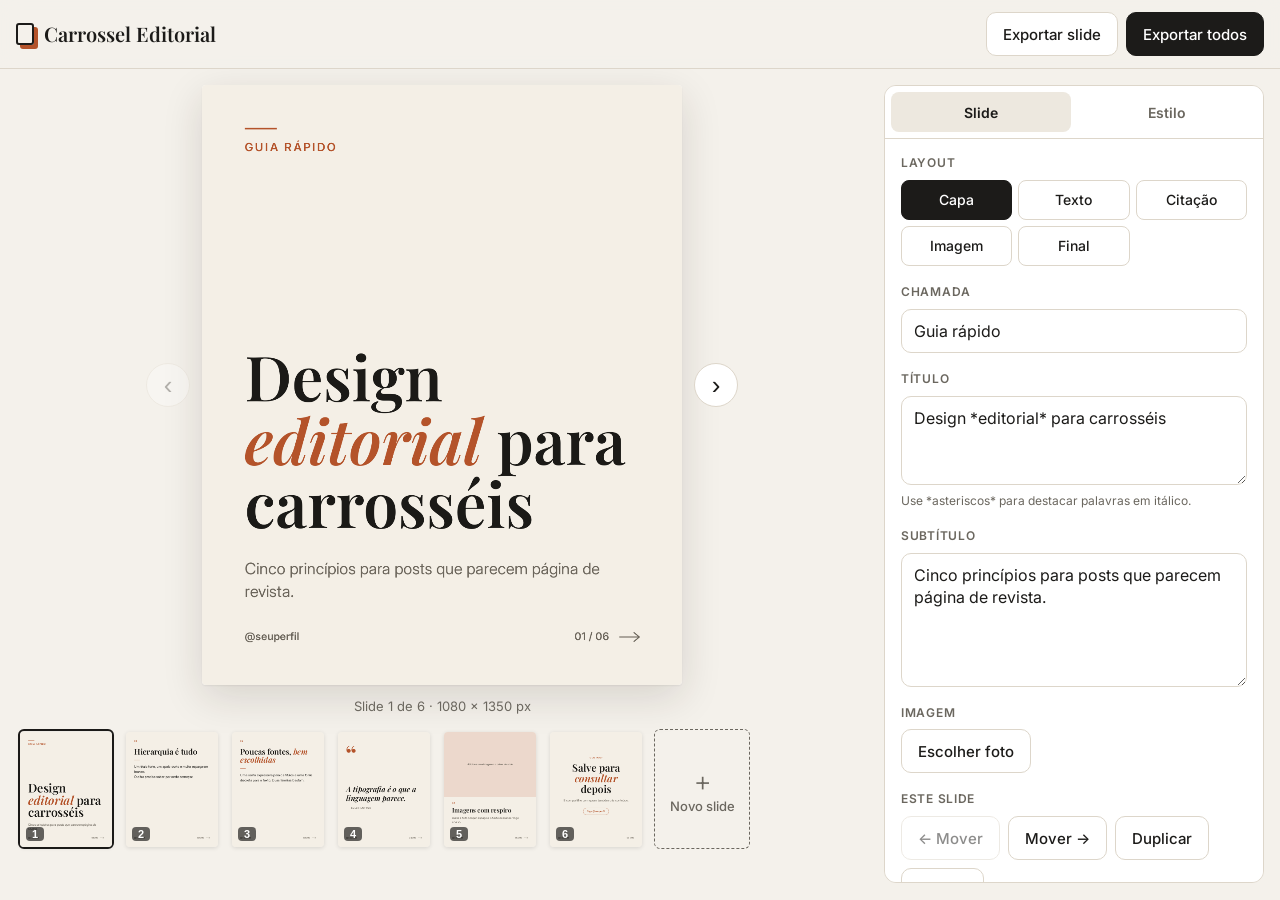
==== index.html @ 7d474707 "Primeira versão do gerador de carrosséis Editor em HTML, CSS e JavaScript puros com pré-visualização" ====
<!doctype html>
<html lang="pt-BR">
<head>
  <meta charset="utf-8">
  <meta name="viewport" content="width=device-width, initial-scale=1, viewport-fit=cover">
  <title>Carrossel Editorial</title>
  <meta name="apple-mobile-web-app-capable" content="yes">
  <meta name="apple-mobile-web-app-title" content="Carrossel">
  <meta name="theme-color" content="#F4F1EB">

  <!-- Fontes (Google Fonts). Ao adicionar uma fonte em js/data.js, inclua-a aqui também. -->
  <link rel="preconnect" href="https://fonts.googleapis.com">
  <link rel="preconnect" href="https://fonts.gstatic.com" crossorigin>
  <link rel="stylesheet" href="https://fonts.googleapis.com/css2?family=Playfair+Display:ital,wght@0,400..900;1,400..900&family=Fraunces:ital,wght@0,100..900;1,100..900&family=Cormorant+Garamond:ital,wght@0,300..700;1,300..700&family=DM+Serif+Display:ital@0;1&family=Instrument+Serif:ital@0;1&family=Inter:ital,wght@0,100..900;1,100..900&family=DM+Sans:ital,wght@0,100..1000;1,100..1000&family=Source+Serif+4:ital,wght@0,200..900;1,200..900&family=Lora:ital,wght@0,400..700;1,400..700&family=Space+Grotesk:wght@300..700&display=swap">

  <link rel="stylesheet" href="css/style.css">
</head>
<body>
  <header class="topbar">
    <div class="brand">
      <span class="brand-mark" aria-hidden="true"></span>
      <span>Carrossel Editorial</span>
    </div>
    <div class="topbar-actions">
      <span class="status" id="status" aria-live="polite"></span>
      <button class="btn" id="export-one">Exportar slide</button>
      <button class="btn btn-primary" id="export-all">Exportar todos</button>
    </div>
  </header>

  <main class="workspace">
    <!-- Pré-visualização -->
    <section class="stage" aria-label="Pré-visualização">
      <div class="preview">
        <button class="nav-btn" id="prev" aria-label="Slide anterior">‹</button>
        <canvas id="preview-canvas" width="1080" height="1350" aria-label="Slide atual"></canvas>
        <button class="nav-btn" id="next" aria-label="Próximo slide">›</button>
      </div>
      <p class="preview-meta" id="preview-meta"></p>
      <div class="strip" id="strip"></div>
    </section>

    <!-- Painel de edição -->
    <aside class="panel">
      <div class="tabs" role="tablist">
        <button class="tab is-active" role="tab" data-tab="slide" aria-selected="true">Slide</button>
        <button class="tab" role="tab" data-tab="estilo" aria-selected="false">Estilo</button>
      </div>

      <!-- Aba: Slide -->
      <div class="tab-panel" id="tab-slide">
        <div class="field">
          <span class="label">Layout</span>
          <div class="segmented" id="layout-picker"></div>
        </div>

        <label class="field">
          <span class="label" id="label-kicker">Chamada</span>
          <input type="text" data-field="kicker" autocomplete="off">
        </label>

        <label class="field">
          <span class="label" id="label-title">Título</span>
          <textarea data-field="title" rows="3"></textarea>
          <span class="hint">Use *asteriscos* para destacar palavras em itálico.</span>
        </label>

        <label class="field">
          <span class="label" id="label-body">Texto</span>
          <textarea data-field="body" rows="5"></textarea>
        </label>

        <div class="field" id="image-controls">
          <span class="label">Imagem</span>
          <div class="row">
            <label class="btn btn-file">
              <input type="file" id="image-input" accept="image/*">
              <span id="image-btn-label">Escolher foto</span>
            </label>
            <button class="btn btn-ghost" id="image-remove">Remover</button>
          </div>
          <label class="range" id="range-pos">
            <span>Enquadramento</span>
            <input type="range" min="0" max="100" data-field="imagePos" data-number>
          </label>
          <label class="range" id="range-overlay">
            <span>Escurecer foto</span>
            <input type="range" min="0" max="95" data-field="overlay" data-number>
          </label>
        </div>

        <div class="field">
          <span class="label">Este slide</span>
          <div class="row wrap">
            <button class="btn" id="move-left">← Mover</button>
            <button class="btn" id="move-right">Mover →</button>
            <button class="btn" id="duplicate">Duplicar</button>
            <button class="btn btn-danger" id="delete">Excluir</button>
          </div>
        </div>
      </div>

      <!-- Aba: Estilo -->
      <div class="tab-panel" id="tab-estilo" hidden>
        <div class="field">
          <span class="label">Paleta</span>
          <div class="palettes" id="palettes"></div>
        </div>

        <div class="field">
          <span class="label">Cores</span>
          <div class="colors">
            <label class="color"><input type="color" data-color="bg"><span>Fundo</span></label>
            <label class="color"><input type="color" data-color="text"><span>Texto</span></label>
            <label class="color"><input type="color" data-color="muted"><span>Apoio</span></label>
            <label class="color"><input type="color" data-color="accent"><span>Destaque</span></label>
          </div>
        </div>

        <label class="field">
          <span class="label">Fonte dos títulos</span>
          <select id="title-font"></select>
        </label>

        <label class="field">
          <span class="label">Fonte do texto</span>
          <select id="body-font"></select>
        </label>

        <label class="field">
          <span class="label">Seu @ no rodapé</span>
          <input type="text" id="handle" autocomplete="off" autocapitalize="off" spellcheck="false">
        </label>

        <label class="check">
          <input type="checkbox" id="show-numbers">
          <span>Mostrar numeração (01 / 06)</span>
        </label>

        <div class="field">
          <span class="label">Projeto</span>
          <button class="btn btn-ghost" id="reset">Recomeçar com o exemplo</button>
        </div>
      </div>
    </aside>
  </main>

  <!-- Janela de exportação -->
  <dialog class="export-dialog" id="export-dialog">
    <div class="dialog-head">
      <h2>Imagens prontas</h2>
      <button class="btn btn-ghost" id="dialog-close">Fechar</button>
    </div>
    <p class="dialog-note" id="dialog-note"></p>
    <div class="dialog-actions">
      <button class="btn btn-primary" id="share-files">Salvar no iPad / Compartilhar</button>
      <button class="btn" id="download-all">Baixar arquivos</button>
    </div>
    <div class="export-grid" id="export-grid"></div>
  </dialog>

  <script type="module" src="js/app.js"></script>
</body>
</html>
---- css/style.css ----
/* ============================================================
   style.css — aparência da interface do editor.
   (A aparência dos slides fica em js/render.js.)
   ============================================================ */

:root {
  --bg: #F4F1EB;
  --surface: #FFFFFF;
  --surface-2: #EDE8DF;
  --ink: #1C1B19;
  --ink-2: #6B675F;
  --line: #DDD6CA;
  --accent: #B4532A;
  --danger: #A33232;
  --radius: 12px;
  --ui-font: "Inter", system-ui, -apple-system, sans-serif;
}

* { box-sizing: border-box; }

html, body { margin: 0; }

body {
  background: var(--bg);
  color: var(--ink);
  font-family: var(--ui-font);
  font-size: 15px;
  line-height: 1.4;
  -webkit-font-smoothing: antialiased;
  -webkit-tap-highlight-color: transparent;
}

[hidden] { display: none !important; }

/* ---------- Barra superior ---------- */

.topbar {
  position: sticky;
  top: 0;
  z-index: 10;
  display: flex;
  align-items: center;
  justify-content: space-between;
  gap: 12px;
  padding: 12px max(16px, env(safe-area-inset-right)) 12px max(16px, env(safe-area-inset-left));
  background: rgba(244, 241, 235, 0.92);
  backdrop-filter: blur(10px);
  -webkit-backdrop-filter: blur(10px);
  border-bottom: 1px solid var(--line);
}

.brand {
  display: flex;
  align-items: center;
  gap: 10px;
  font-family: "Playfair Display", Georgia, serif;
  font-size: 20px;
  font-weight: 600;
  white-space: nowrap;
}

.brand-mark {
  width: 18px;
  height: 22px;
  border: 2px solid var(--ink);
  border-radius: 3px;
  box-shadow: 4px 4px 0 var(--accent);
}

.topbar-actions { display: flex; align-items: center; gap: 8px; }

.status { color: var(--ink-2); font-size: 13px; margin-right: 4px; }

/* ---------- Botões ---------- */

.btn {
  display: inline-flex;
  align-items: center;
  justify-content: center;
  min-height: 44px;
  padding: 0 16px;
  border: 1px solid var(--line);
  border-radius: 10px;
  background: var(--surface);
  color: var(--ink);
  font: 500 15px var(--ui-font);
  cursor: pointer;
  white-space: nowrap;
  transition: background 0.15s, border-color 0.15s;
}
.btn:hover { border-color: var(--ink-2); }
.btn:active { transform: translateY(1px); }
.btn:disabled { opacity: 0.5; cursor: default; }
.btn-primary { background: var(--ink); border-color: var(--ink); color: #fff; }
.btn-primary:hover { background: #000; }
.btn-ghost { background: transparent; }
.btn-danger { color: var(--danger); }

.btn-file { position: relative; overflow: hidden; }
.btn-file input { position: absolute; inset: 0; opacity: 0; cursor: pointer; }

/* ---------- Área de trabalho ---------- */

.workspace {
  display: grid;
  grid-template-columns: 1fr;
  gap: 16px;
  padding: 16px;
  max-width: 1500px;
  margin: 0 auto;
}

@media (min-width: 1000px) {
  .workspace {
    grid-template-columns: minmax(0, 1fr) 380px;
    align-items: start;
  }
  .panel {
    position: sticky;
    top: 86px;
    max-height: calc(100vh - 102px);
    overflow-y: auto;
  }
}

/* ---------- Pré-visualização ---------- */

.stage { min-width: 0; }

.preview {
  display: flex;
  align-items: center;
  justify-content: center;
  gap: 12px;
}

#preview-canvas {
  display: block;
  width: min(100%, 560px, calc((100vh - 300px) * 0.8));
  min-width: 240px;
  height: auto;
  border-radius: 4px;
  background: var(--surface);
  box-shadow: 0 1px 2px rgba(0, 0, 0, 0.06), 0 12px 40px rgba(40, 30, 20, 0.14);
}

.nav-btn {
  flex: none;
  width: 44px;
  height: 44px;
  border: 1px solid var(--line);
  border-radius: 50%;
  background: var(--surface);
  color: var(--ink);
  font-size: 26px;
  line-height: 1;
  cursor: pointer;
}
.nav-btn:disabled { opacity: 0.3; cursor: default; }

.preview-meta {
  margin: 12px 0 4px;
  text-align: center;
  color: var(--ink-2);
  font-size: 13px;
}

.strip {
  display: flex;
  gap: 10px;
  overflow-x: auto;
  padding: 10px 2px 14px;
  scroll-snap-type: x proximity;
  -webkit-overflow-scrolling: touch;
}

.thumb {
  flex: none;
  position: relative;
  width: 96px;
  padding: 0;
  border: 2px solid transparent;
  border-radius: 6px;
  background: none;
  cursor: pointer;
  scroll-snap-align: start;
}
.thumb canvas {
  display: block;
  width: 100%;
  height: auto;
  border-radius: 4px;
  box-shadow: 0 1px 4px rgba(0, 0, 0, 0.12);
}
.thumb.is-active { border-color: var(--ink); }
.thumb-num {
  position: absolute;
  left: 6px;
  bottom: 6px;
  padding: 1px 6px;
  border-radius: 4px;
  background: rgba(0, 0, 0, 0.6);
  color: #fff;
  font-size: 11px;
  font-weight: 600;
}

.thumb-add {
  flex: none;
  width: 96px;
  aspect-ratio: 4 / 5;
  border: 1.5px dashed var(--ink-2);
  border-radius: 6px;
  background: transparent;
  color: var(--ink-2);
  font: 500 13px var(--ui-font);
  cursor: pointer;
}
.thumb-add strong { display: block; font-size: 28px; font-weight: 300; }

/* ---------- Painel ---------- */

.panel {
  background: var(--surface);
  border: 1px solid var(--line);
  border-radius: var(--radius);
}

.tabs {
  display: grid;
  grid-template-columns: 1fr 1fr;
  padding: 6px;
  gap: 6px;
  border-bottom: 1px solid var(--line);
  position: sticky;
  top: 0;
  background: var(--surface);
  z-index: 1;
  border-radius: var(--radius) var(--radius) 0 0;
}
.tab {
  min-height: 40px;
  border: 0;
  border-radius: 8px;
  background: transparent;
  color: var(--ink-2);
  font: 600 14px var(--ui-font);
  cursor: pointer;
}
.tab.is-active { background: var(--surface-2); color: var(--ink); }

.tab-panel { padding: 16px; display: grid; gap: 18px; }

.field { display: grid; gap: 8px; }

.label {
  font-size: 12px;
  font-weight: 600;
  letter-spacing: 0.06em;
  text-transform: uppercase;
  color: var(--ink-2);
}

.hint { font-size: 12px; color: var(--ink-2); }

/* font-size 16px evita o zoom automático do Safari ao tocar no campo */
input[type="text"], textarea, select {
  width: 100%;
  padding: 10px 12px;
  border: 1px solid var(--line);
  border-radius: 10px;
  background: var(--surface);
  color: var(--ink);
  font: 16px/1.4 var(--ui-font);
}
textarea { resize: vertical; }
select { min-height: 44px; appearance: none; -webkit-appearance: none;
  background-image: linear-gradient(45deg, transparent 50%, var(--ink-2) 50%), linear-gradient(135deg, var(--ink-2) 50%, transparent 50%);
  background-position: calc(100% - 18px) 50%, calc(100% - 12px) 50%;
  background-size: 6px 6px; background-repeat: no-repeat; }
input:focus, textarea:focus, select:focus { outline: 2px solid var(--ink); outline-offset: 1px; }

.row { display: flex; gap: 8px; }
.row.wrap { flex-wrap: wrap; }

.segmented {
  display: grid;
  grid-template-columns: repeat(auto-fill, minmax(84px, 1fr));
  gap: 6px;
}
.segmented button {
  min-height: 40px;
  border: 1px solid var(--line);
  border-radius: 8px;
  background: var(--surface);
  color: var(--ink);
  font: 500 14px var(--ui-font);
  cursor: pointer;
}
.segmented button.is-active { background: var(--ink); border-color: var(--ink); color: #fff; }

.range { display: grid; gap: 4px; font-size: 13px; color: var(--ink-2); }
.range input { width: 100%; accent-color: var(--ink); }

.palettes { display: grid; grid-template-columns: repeat(3, 1fr); gap: 8px; }
.palette {
  display: grid;
  gap: 6px;
  padding: 8px;
  border: 1px solid var(--line);
  border-radius: 10px;
  background: var(--surface);
  font: 500 12px var(--ui-font);
  color: var(--ink);
  cursor: pointer;
  text-align: left;
}
.palette.is-active { border-color: var(--ink); box-shadow: inset 0 0 0 1px var(--ink); }
.palette-chips { display: flex; height: 26px; border-radius: 5px; overflow: hidden; }
.palette-chips span { flex: 1; }
.palette-chips span:first-child { flex: 2; }

.colors { display: grid; grid-template-columns: repeat(4, 1fr); gap: 8px; }
.color { display: grid; justify-items: center; gap: 4px; font-size: 12px; color: var(--ink-2); }
.color input {
  width: 100%;
  height: 44px;
  padding: 2px;
  border: 1px solid var(--line);
  border-radius: 10px;
  background: var(--surface);
  cursor: pointer;
}

.check { display: flex; align-items: center; gap: 10px; min-height: 44px; }
.check input { width: 22px; height: 22px; accent-color: var(--ink); }

/* ---------- Janela de exportação ---------- */

.export-dialog {
  width: min(920px, calc(100vw - 32px));
  max-height: calc(100vh - 48px);
  padding: 20px;
  border: 0;
  border-radius: 16px;
  background: var(--surface);
  color: var(--ink);
  box-shadow: 0 20px 60px rgba(0, 0, 0, 0.25);
}
.export-dialog::backdrop { background: rgba(20, 18, 15, 0.5); }

.dialog-head { display: flex; align-items: center; justify-content: space-between; gap: 12px; }
.dialog-head h2 { margin: 0; font: 600 24px "Playfair Display", Georgia, serif; }
.dialog-note { color: var(--ink-2); margin: 8px 0 14px; }
.dialog-actions { display: flex; flex-wrap: wrap; gap: 8px; margin-bottom: 16px; }

.export-grid {
  display: grid;
  grid-template-columns: repeat(auto-fill, minmax(140px, 1fr));
  gap: 12px;
}
.export-item { display: grid; gap: 6px; font-size: 12px; color: var(--ink-2); text-decoration: none; }
.export-item img { width: 100%; height: auto; border-radius: 4px; box-shadow: 0 1px 4px rgba(0, 0, 0, 0.15); }

@media (max-width: 600px) {
  .brand span:last-child { display: none; }
  .status { display: none; }
  .btn { padding: 0 12px; }
}
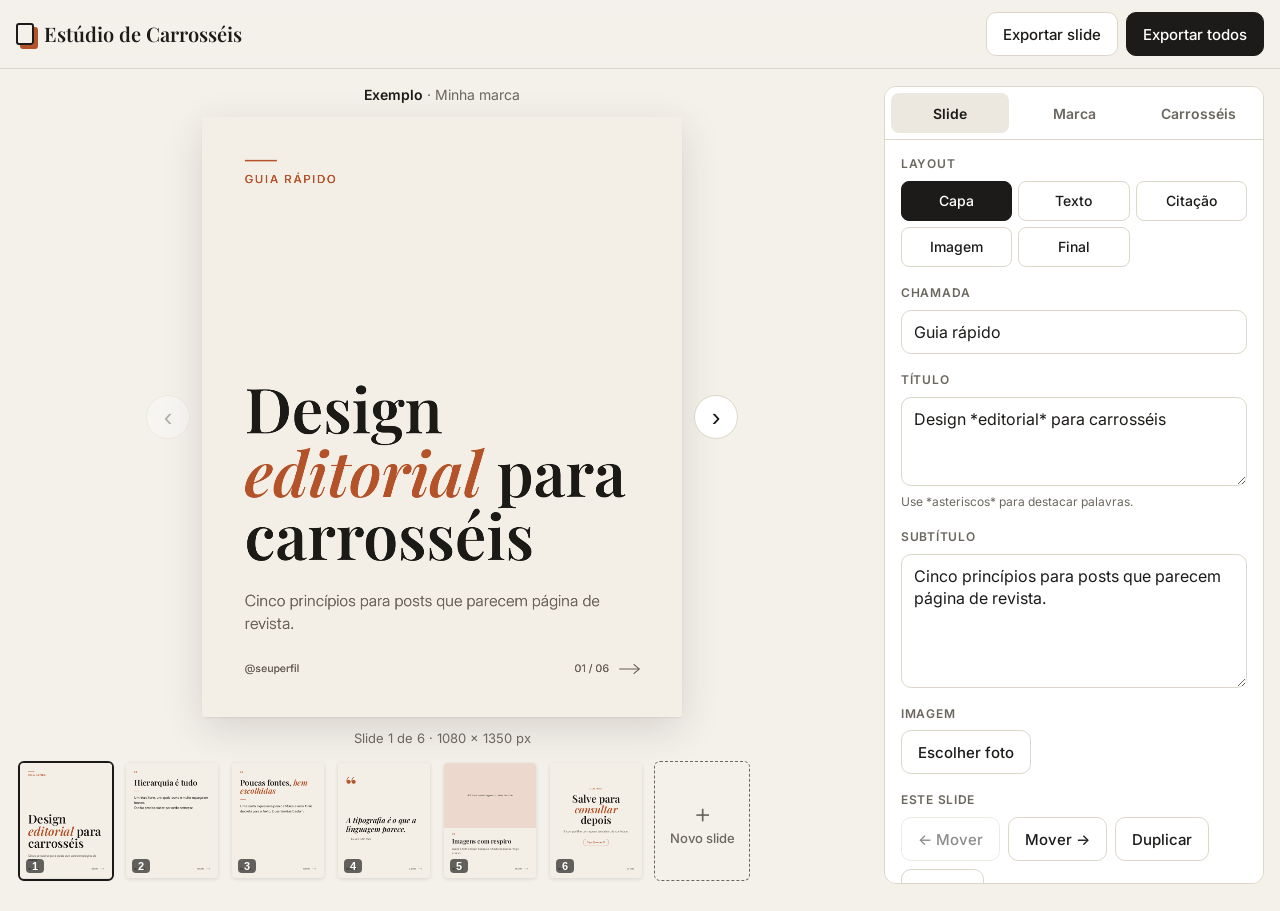
==== commit 9f782c5e: "Estúdio de carrosséis: várias marcas, estilos, roteiros e cópia de segurança - Marcas com estilo, co" ====
--- a/index.html
+++ b/index.html
@@ -3,15 +3,15 @@
 <head>
   <meta charset="utf-8">
   <meta name="viewport" content="width=device-width, initial-scale=1, viewport-fit=cover">
-  <title>Carrossel Editorial</title>
+  <title>Estúdio de Carrosséis</title>
   <meta name="apple-mobile-web-app-capable" content="yes">
-  <meta name="apple-mobile-web-app-title" content="Carrossel">
+  <meta name="apple-mobile-web-app-title" content="Carrosséis">
   <meta name="theme-color" content="#F4F1EB">
 
   <!-- Fontes (Google Fonts). Ao adicionar uma fonte em js/data.js, inclua-a aqui também. -->
   <link rel="preconnect" href="https://fonts.googleapis.com">
   <link rel="preconnect" href="https://fonts.gstatic.com" crossorigin>
-  <link rel="stylesheet" href="https://fonts.googleapis.com/css2?family=Playfair+Display:ital,wght@0,400..900;1,400..900&family=Fraunces:ital,wght@0,100..900;1,100..900&family=Cormorant+Garamond:ital,wght@0,300..700;1,300..700&family=DM+Serif+Display:ital@0;1&family=Instrument+Serif:ital@0;1&family=Inter:ital,wght@0,100..900;1,100..900&family=DM+Sans:ital,wght@0,100..1000;1,100..1000&family=Source+Serif+4:ital,wght@0,200..900;1,200..900&family=Lora:ital,wght@0,400..700;1,400..700&family=Space+Grotesk:wght@300..700&display=swap">
+  <link rel="stylesheet" href="https://fonts.googleapis.com/css2?family=Playfair+Display:ital,wght@0,400..900;1,400..900&family=Fraunces:ital,wght@0,100..900;1,100..900&family=Cormorant+Garamond:ital,wght@0,300..700;1,300..700&family=DM+Serif+Display:ital@0;1&family=Instrument+Serif:ital@0;1&family=Inter:ital,wght@0,100..900;1,100..900&family=DM+Sans:ital,wght@0,100..1000;1,100..1000&family=Source+Serif+4:ital,wght@0,200..900;1,200..900&family=Lora:ital,wght@0,400..700;1,400..700&family=Space+Grotesk:wght@300..700&family=Anton&family=Bricolage+Grotesque:opsz,wght@12..96,200..800&family=Poppins:ital,wght@0,400;0,600;0,700;0,800;1,400;1,700&family=Nunito:ital,wght@0,200..1000;1,200..1000&display=swap">
 
   <link rel="stylesheet" href="css/style.css">
 </head>
@@ -19,7 +19,7 @@
   <header class="topbar">
     <div class="brand">
       <span class="brand-mark" aria-hidden="true"></span>
-      <span>Carrossel Editorial</span>
+      <span>Estúdio de Carrosséis</span>
     </div>
     <div class="topbar-actions">
       <span class="status" id="status" aria-live="polite"></span>
@@ -31,6 +31,7 @@
   <main class="workspace">
     <!-- Pré-visualização -->
     <section class="stage" aria-label="Pré-visualização">
+      <p class="stage-title" id="stage-title"></p>
       <div class="preview">
         <button class="nav-btn" id="prev" aria-label="Slide anterior">‹</button>
         <canvas id="preview-canvas" width="1080" height="1350" aria-label="Slide atual"></canvas>
@@ -44,7 +45,8 @@
     <aside class="panel">
       <div class="tabs" role="tablist">
         <button class="tab is-active" role="tab" data-tab="slide" aria-selected="true">Slide</button>
-        <button class="tab" role="tab" data-tab="estilo" aria-selected="false">Estilo</button>
+        <button class="tab" role="tab" data-tab="marca" aria-selected="false">Marca</button>
+        <button class="tab" role="tab" data-tab="carrosseis" aria-selected="false">Carrosséis</button>
       </div>
 
       <!-- Aba: Slide -->
@@ -62,7 +64,7 @@
         <label class="field">
           <span class="label" id="label-title">Título</span>
           <textarea data-field="title" rows="3"></textarea>
-          <span class="hint">Use *asteriscos* para destacar palavras em itálico.</span>
+          <span class="hint">Use *asteriscos* para destacar palavras.</span>
         </label>
 
         <label class="field">
@@ -100,8 +102,29 @@
         </div>
       </div>
 
-      <!-- Aba: Estilo -->
-      <div class="tab-panel" id="tab-estilo" hidden>
+      <!-- Aba: Marca -->
+      <div class="tab-panel" id="tab-marca" hidden>
+        <div class="field">
+          <span class="label">Marca deste carrossel</span>
+          <select id="brand-select"></select>
+          <div class="row wrap">
+            <button class="btn" id="brand-new">Nova marca</button>
+            <button class="btn" id="brand-duplicate">Duplicar</button>
+            <button class="btn btn-danger" id="brand-delete">Excluir</button>
+          </div>
+        </div>
+
+        <label class="field">
+          <span class="label">Nome da marca</span>
+          <input type="text" id="brand-name" autocomplete="off">
+        </label>
+
+        <div class="field">
+          <span class="label">Estilo</span>
+          <div class="styles" id="styles"></div>
+          <span class="hint">Trocar o estilo aplica as cores e fontes sugeridas. Depois é só ajustar.</span>
+        </div>
+
         <div class="field">
           <span class="label">Paleta</span>
           <div class="palettes" id="palettes"></div>
@@ -132,14 +155,64 @@
           <input type="text" id="handle" autocomplete="off" autocapitalize="off" spellcheck="false">
         </label>
 
+        <div class="field">
+          <span class="label">Logo</span>
+          <div class="row">
+            <label class="btn btn-file">
+              <input type="file" id="logo-input" accept="image/*">
+              <span id="logo-btn-label">Escolher logo</span>
+            </label>
+            <button class="btn btn-ghost" id="logo-remove">Remover</button>
+          </div>
+          <span class="hint">Aparece no rodapé de todos os slides. PNG com fundo transparente fica melhor.</span>
+        </div>
+
         <label class="check">
           <input type="checkbox" id="show-numbers">
           <span>Mostrar numeração (01 / 06)</span>
         </label>
 
-        <div class="field">
-          <span class="label">Projeto</span>
-          <button class="btn btn-ghost" id="reset">Recomeçar com o exemplo</button>
+        <div class="field" id="catalog" hidden>
+          <span class="label">Marcas prontas do projeto</span>
+          <div class="catalog-list" id="catalog-list"></div>
+          <span class="hint">Vêm do arquivo marcas/catalogo.json do repositório.</span>
+        </div>
+      </div>
+
+      <!-- Aba: Carrosséis -->
+      <div class="tab-panel" id="tab-carrosseis" hidden>
+        <label class="field">
+          <span class="label">Nome deste carrossel</span>
+          <input type="text" id="carousel-name" autocomplete="off">
+        </label>
+
+        <div class="field">
+          <span class="label">Meus carrosséis</span>
+          <div class="carousel-list" id="carousel-list"></div>
+          <div class="row wrap">
+            <button class="btn" id="carousel-new">Novo carrossel</button>
+            <button class="btn" id="carousel-duplicate">Duplicar</button>
+            <button class="btn btn-danger" id="carousel-delete">Excluir</button>
+          </div>
+        </div>
+
+        <label class="field">
+          <span class="label">Colar roteiro</span>
+          <textarea id="script-input" rows="8" placeholder="# capa&#10;Chamada: Guia rápido&#10;Título: Seu *título* aqui&#10;Texto: Um subtítulo curto&#10;&#10;# texto&#10;Chamada: 01&#10;Título: Primeira dica&#10;Texto: Explicação da dica."></textarea>
+          <span class="hint">Cada slide começa com # e o layout: capa, texto, citação, imagem ou final. O carrossel novo usa a marca atual.</span>
+        </label>
+        <button class="btn btn-primary" id="script-create">Criar carrossel com o roteiro</button>
+
+        <div class="field">
+          <span class="label">Cópia de segurança</span>
+          <div class="row wrap">
+            <button class="btn" id="backup-export">Salvar cópia</button>
+            <label class="btn btn-file">
+              <input type="file" id="backup-input" accept=".json,application/json">
+              <span>Restaurar cópia</span>
+            </label>
+          </div>
+          <span class="hint">Guarda marcas, carrosséis e fotos num arquivo (vai para o app Arquivos). O Safari pode apagar dados de sites pouco usados, então salve uma cópia de vez em quando.</span>
         </div>
       </div>
     </aside>
--- a/css/style.css
+++ b/css/style.css
@@ -127,6 +127,14 @@
 
 .stage { min-width: 0; }
 
+.stage-title {
+  margin: 0 0 12px;
+  text-align: center;
+  color: var(--ink-2);
+  font-size: 14px;
+}
+.stage-title strong { color: var(--ink); font-weight: 600; }
+
 .preview {
   display: flex;
   align-items: center;
@@ -228,7 +236,7 @@
 
 .tabs {
   display: grid;
-  grid-template-columns: 1fr 1fr;
+  grid-template-columns: repeat(3, 1fr);
   padding: 6px;
   gap: 6px;
   border-bottom: 1px solid var(--line);
@@ -333,6 +341,47 @@
 }
 
 .check { display: flex; align-items: center; gap: 10px; min-height: 44px; }
+
+/* ---------- Estilos, marcas e carrosséis ---------- */
+
+.styles { display: grid; grid-template-columns: 1fr 1fr; gap: 8px; }
+.style-option, .carousel-item {
+  display: grid;
+  gap: 2px;
+  padding: 10px 12px;
+  border: 1px solid var(--line);
+  border-radius: 10px;
+  background: var(--surface);
+  color: var(--ink);
+  font: 14px var(--ui-font);
+  text-align: left;
+  cursor: pointer;
+}
+.style-option span, .carousel-item span { font-size: 12px; color: var(--ink-2); }
+.style-option.is-active, .carousel-item.is-active { border-color: var(--ink); box-shadow: inset 0 0 0 1px var(--ink); }
+
+.carousel-list {
+  display: grid;
+  gap: 6px;
+  max-height: 280px;
+  overflow-y: auto;
+}
+.carousel-item strong {
+  font-weight: 600;
+  overflow: hidden;
+  text-overflow: ellipsis;
+  white-space: nowrap;
+}
+
+.catalog-list { display: grid; gap: 8px; }
+.catalog-item {
+  display: grid;
+  grid-template-columns: 56px 1fr auto;
+  align-items: center;
+  gap: 10px;
+  font-size: 14px;
+}
+.catalog-item .palette-chips { height: 28px; }
 .check input { width: 22px; height: 22px; accent-color: var(--ink); }
 
 /* ---------- Janela de exportação ---------- */
